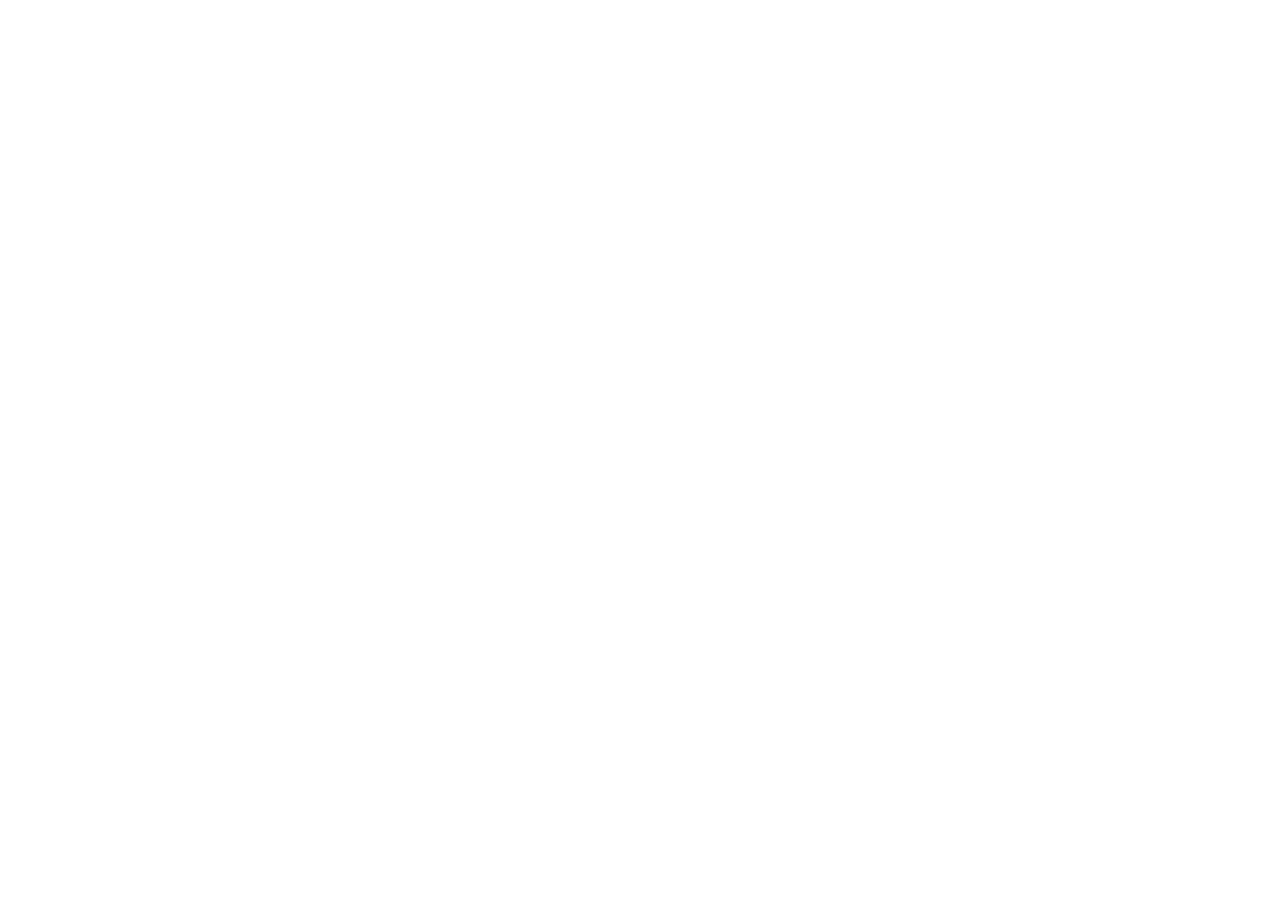
==== index.html @ f198b6b2 "first commit" ====
<!DOCTYPE html>
<html lang="en">
  <head>
    <meta charset="UTF-8" />
    <meta name="viewport" content="width=device-width, initial-scale=1.0" />
    <title>Toboolist</title>
    <!-- *link css -->
    <link rel="stylesheet" href="style.css" />
    <!-- *link css / -->
  </head>
  <body></body>
</html>
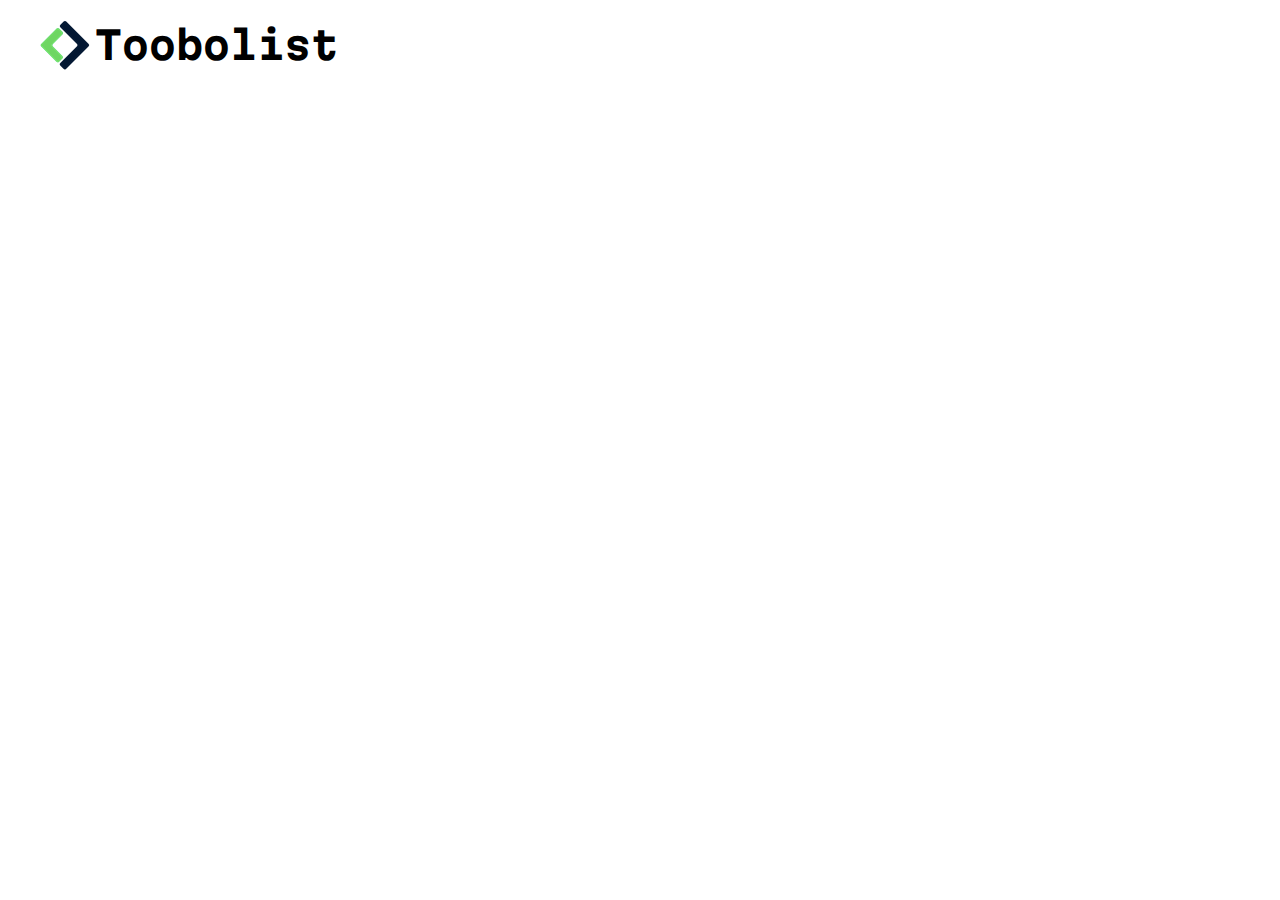
==== commit aef8da6c: "feat: header e google font" ====
--- a/index.html
+++ b/index.html
@@ -4,9 +4,22 @@
     <meta charset="UTF-8" />
     <meta name="viewport" content="width=device-width, initial-scale=1.0" />
     <title>Toboolist</title>
+    <!-- *font title -->
+    <link rel="preconnect" href="https://fonts.googleapis.com" />
+    <link rel="preconnect" href="https://fonts.gstatic.com" crossorigin />
+    <link
+      href="https://fonts.googleapis.com/css2?family=Bricolage+Grotesque&family=Martian+Mono:wght@700&display=swap"
+      rel="stylesheet"
+    />
+    <!-- *font title/ -->
     <!-- *link css -->
     <link rel="stylesheet" href="style.css" />
     <!-- *link css / -->
   </head>
-  <body></body>
+  <body>
+    <header>
+      <img src="img/Logo.png" alt="Logo sito" />
+      <h1 class="title">Toobolist</h1>
+    </header>
+  </body>
 </html>
--- a/style.css
+++ b/style.css
@@ -0,0 +1,30 @@
+/* 
+-----------
+! COMMON
+-----------
+ */
+* {
+  box-sizing: border-box;
+  padding: 0;
+  margin: 0;
+}
+
+/* 
+-----------
+! HEADER
+-----------
+ */
+header {
+  padding-left: 40px;
+  padding-top: 20px;
+  font-size: larger;
+}
+img {
+  vertical-align: middle;
+}
+.title {
+  display: inline-block;
+  vertical-align: middle;
+  font-family: "Bricolage Grotesque", sans-serif;
+  font-family: "Martian Mono", monospace;
+}
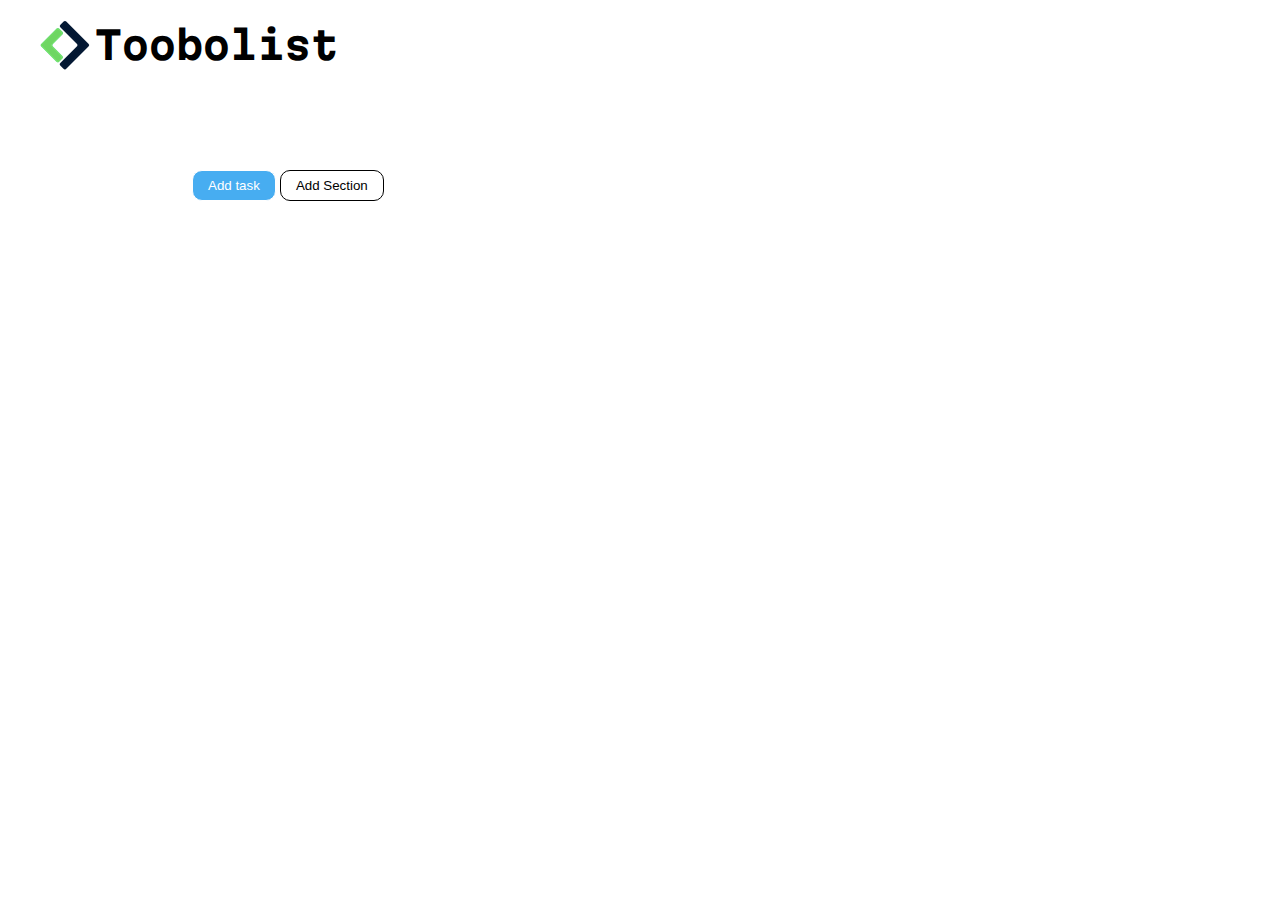
==== commit fa265b36: "feat: container e button" ====
--- a/index.html
+++ b/index.html
@@ -17,9 +17,22 @@
     <!-- *link css / -->
   </head>
   <body>
+    <!-- *titolo del sito -->
     <header>
       <img src="img/Logo.png" alt="Logo sito" />
       <h1 class="title">Toobolist</h1>
     </header>
+    <!-- *titolo del sito /-->
+
+    <!-- *container per centrare il main -->
+    <div class="container">
+      <!-- *corpo principla edella pagina -->
+      <main>
+        <button id="task">Add task</button>
+        <button id="section">Add Section</button>
+      </main>
+      <!-- *corpo principla edella pagina /-->
+    </div>
+    <!-- *container per centrare il main / -->
   </body>
 </html>
--- a/style.css
+++ b/style.css
@@ -7,6 +7,10 @@
   box-sizing: border-box;
   padding: 0;
   margin: 0;
+}
+.container {
+  width: 70%;
+  margin: 0 auto;
 }
 
 /* 
@@ -18,6 +22,7 @@
   padding-left: 40px;
   padding-top: 20px;
   font-size: larger;
+  margin-bottom: 100px;
 }
 img {
   vertical-align: middle;
@@ -28,3 +33,23 @@
   font-family: "Bricolage Grotesque", sans-serif;
   font-family: "Martian Mono", monospace;
 }
+
+/* 
+-----------
+! MAIN
+-----------
+ */
+button {
+  padding: 7px 15px;
+  border-radius: 10px;
+  border: 0.5px solid;
+}
+#task {
+  background-color: rgba(71, 173, 241, 255);
+  color: rgba(255, 255, 255, 255);
+}
+#section {
+  background-color: white;
+  color: 7da8c7;
+  border-color: 7da8c7;
+}
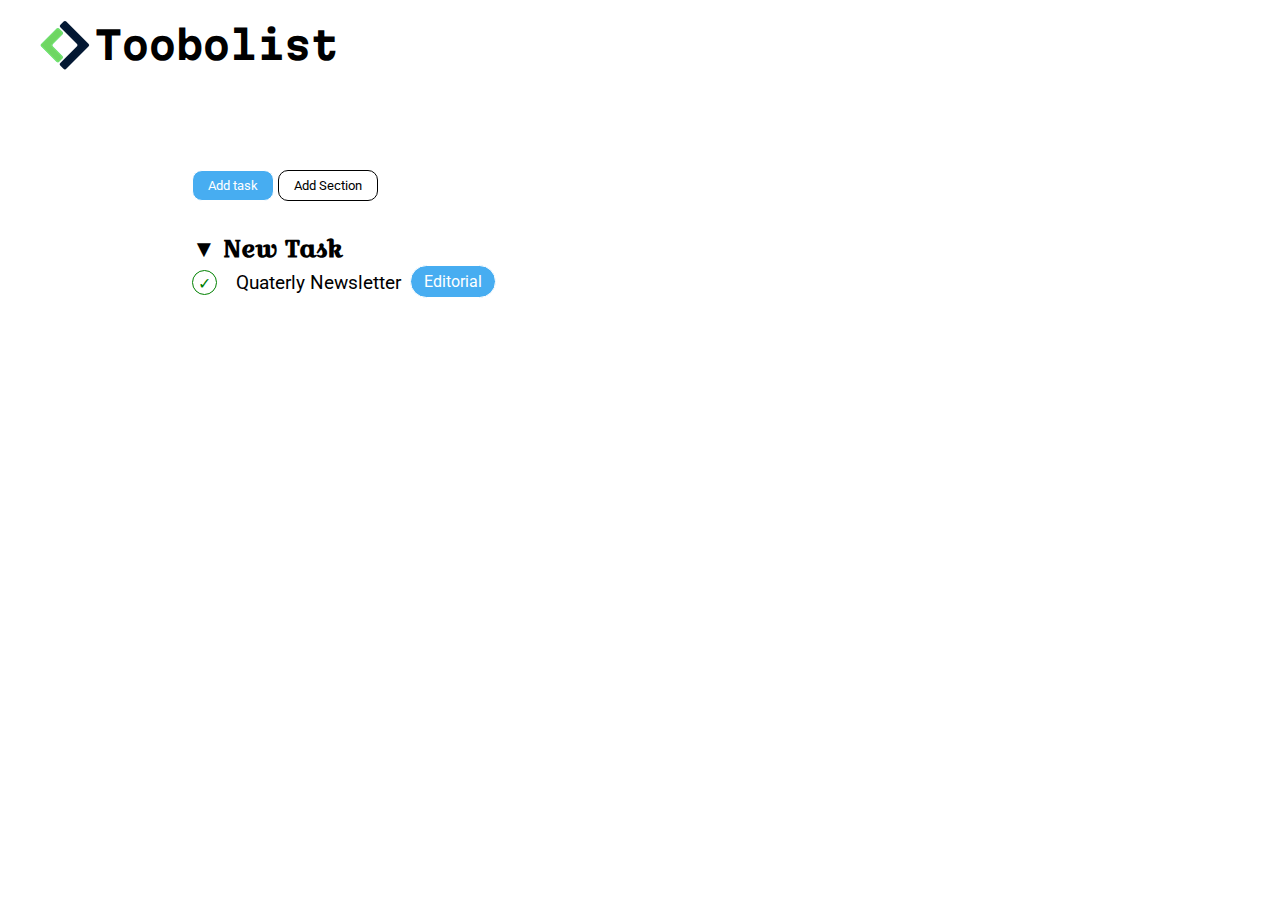
==== commit 5bc23a26: "feat: prima sezione" ====
--- a/index.html
+++ b/index.html
@@ -12,6 +12,25 @@
       rel="stylesheet"
     />
     <!-- *font title/ -->
+
+    <!-- *font sec-title -->
+    <link rel="preconnect" href="https://fonts.googleapis.com" />
+    <link rel="preconnect" href="https://fonts.gstatic.com" crossorigin />
+    <link
+      href="https://fonts.googleapis.com/css2?family=Croissant+One&display=swap"
+      rel="stylesheet"
+    />
+    <!-- *font sec-title /-->
+
+    <!-- *font testo -->
+    <link rel="preconnect" href="https://fonts.googleapis.com" />
+    <link rel="preconnect" href="https://fonts.gstatic.com" crossorigin />
+    <link
+      href="https://fonts.googleapis.com/css2?family=Roboto:wght@500&display=swap"
+      rel="stylesheet"
+    />
+    <!-- *font testo /-->
+
     <!-- *link css -->
     <link rel="stylesheet" href="style.css" />
     <!-- *link css / -->
@@ -28,8 +47,18 @@
     <div class="container">
       <!-- *corpo principla edella pagina -->
       <main>
+        <!-- bottoni -->
         <button id="task">Add task</button>
         <button id="section">Add Section</button>
+        <!-- bottoni/ -->
+        <!-- prima sezione -->
+        <section>
+          <h2 class="sec-title">&#x25BC; New Task</h2>
+          <div class="cerchio green">&check;</div>
+          <span>Quaterly Newsletter</span>
+          <div class="fake-button editorial">Editorial</div>
+        </section>
+        <!-- prima sezione / -->
       </main>
       <!-- *corpo principla edella pagina /-->
     </div>
--- a/style.css
+++ b/style.css
@@ -7,6 +7,7 @@
   box-sizing: border-box;
   padding: 0;
   margin: 0;
+  font-family: "Roboto", sans-serif;
 }
 .container {
   width: 70%;
@@ -53,3 +54,39 @@
   color: 7da8c7;
   border-color: 7da8c7;
 }
+section {
+  margin-top: 30px;
+}
+.sec-title {
+  font-family: "Croissant One", cursive;
+}
+.cerchio {
+  height: 25px;
+  width: 25px;
+  border-radius: 50%;
+  text-align: center;
+  line-height: 25px;
+  border: 0.5px solid;
+  display: inline-block;
+  vertical-align: middle;
+}
+.green {
+  color: green;
+  border-color: green;
+}
+span {
+  font-size: larger;
+  vertical-align: middle;
+  margin-left: 15px;
+  margin-right: 5px;
+}
+.fake-button {
+  display: inline-block;
+  padding: 6px 13px;
+  border-radius: 20px;
+  border: 0.5px solid;
+  color: white;
+}
+.editorial {
+  background-color: rgba(71, 173, 241, 255);
+}
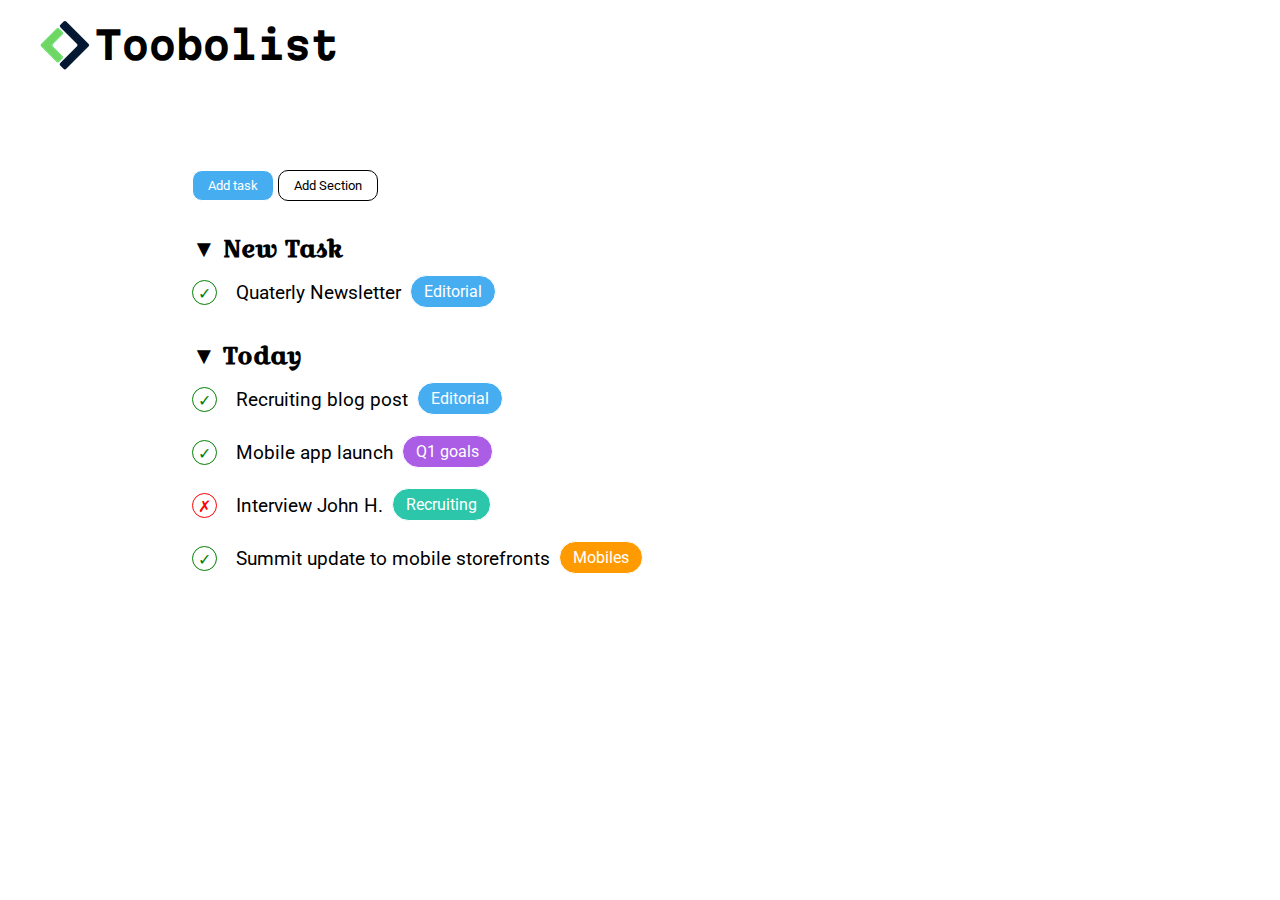
==== commit 08972e49: "feat: seconda sezione con ul" ====
--- a/index.html
+++ b/index.html
@@ -59,6 +59,34 @@
           <div class="fake-button editorial">Editorial</div>
         </section>
         <!-- prima sezione / -->
+
+        <!-- seconda sezione -->
+        <section>
+          <h2 class="sec-title">&#x25BC; Today</h2>
+          <ul>
+            <li>
+              <div class="cerchio green">&check;</div>
+              <span>Recruiting blog post</span>
+              <div class="fake-button editorial">Editorial</div>
+            </li>
+            <li>
+              <div class="cerchio green">&check;</div>
+              <span>Mobile app launch</span>
+              <div class="fake-button q1-goals">Q1 goals</div>
+            </li>
+            <li>
+              <div class="cerchio red">&cross;</div>
+              <span>Interview John H.</span>
+              <div class="fake-button recruiting">Recruiting</div>
+            </li>
+            <li>
+              <div class="cerchio green">&check;</div>
+              <span>Summit update to mobile storefronts</span>
+              <div class="fake-button mobiles">Mobiles</div>
+            </li>
+          </ul>
+        </section>
+        <!-- seconda sezione / -->
       </main>
       <!-- *corpo principla edella pagina /-->
     </div>
--- a/style.css
+++ b/style.css
@@ -12,6 +12,9 @@
 .container {
   width: 70%;
   margin: 0 auto;
+}
+ul {
+  list-style: none;
 }
 
 /* 
@@ -59,6 +62,7 @@
 }
 .sec-title {
   font-family: "Croissant One", cursive;
+  margin-bottom: 10px;
 }
 .cerchio {
   height: 25px;
@@ -73,6 +77,10 @@
 .green {
   color: green;
   border-color: green;
+}
+.red {
+  color: red;
+  border-color: red;
 }
 span {
   font-size: larger;
@@ -90,3 +98,15 @@
 .editorial {
   background-color: rgba(71, 173, 241, 255);
 }
+.q1-goals {
+  background-color: #ab5de6;
+}
+.recruiting {
+  background-color: #2cc6ab;
+}
+.mobiles {
+  background-color: #ff9b00;
+}
+li {
+  margin-bottom: 20px;
+}
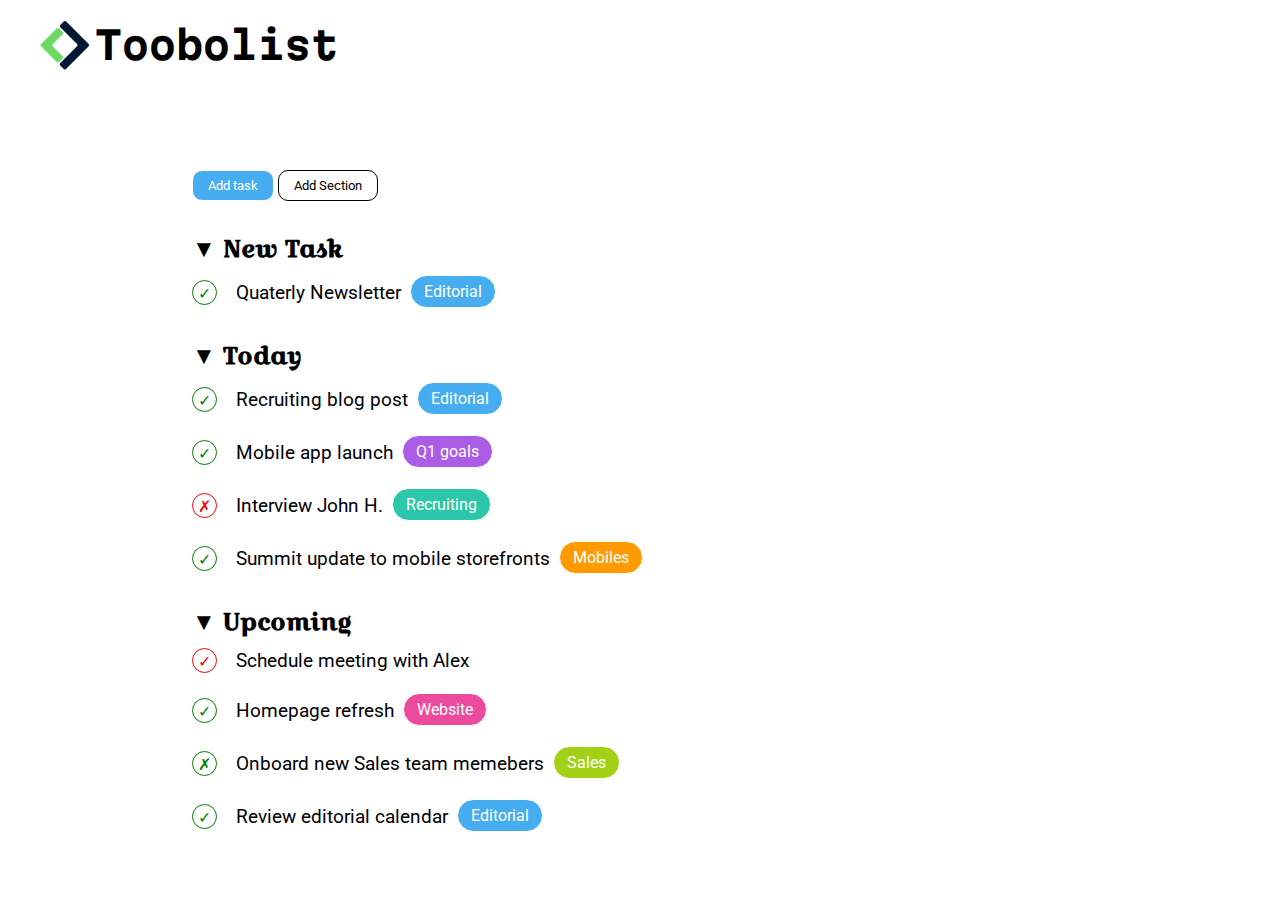
==== commit 2e3a64eb: "feat: terza sezione" ====
--- a/index.html
+++ b/index.html
@@ -87,6 +87,33 @@
           </ul>
         </section>
         <!-- seconda sezione / -->
+
+        <!-- terza sezione -->
+        <section>
+          <h2 class="sec-title">&#x25BC; Upcoming</h2>
+          <ul>
+            <li>
+              <div class="cerchio red">&check;</div>
+              <span>Schedule meeting with Alex</span>
+            </li>
+            <li>
+              <div class="cerchio green">&check;</div>
+              <span>Homepage refresh</span>
+              <div class="fake-button website">Website</div>
+            </li>
+            <li>
+              <div class="cerchio green">&cross;</div>
+              <span>Onboard new Sales team memebers</span>
+              <div class="fake-button sales">Sales</div>
+            </li>
+            <li>
+              <div class="cerchio green">&check;</div>
+              <span>Review editorial calendar</span>
+              <div class="fake-button editorial">Editorial</div>
+            </li>
+          </ul>
+        </section>
+        <!-- terza sezione / -->
       </main>
       <!-- *corpo principla edella pagina /-->
     </div>
--- a/style.css
+++ b/style.css
@@ -107,6 +107,12 @@
 .mobiles {
   background-color: #ff9b00;
 }
+.website {
+  background-color: #ec4a9d;
+}
+.sales {
+  background-color: #a3d116;
+}
 li {
   margin-bottom: 20px;
 }
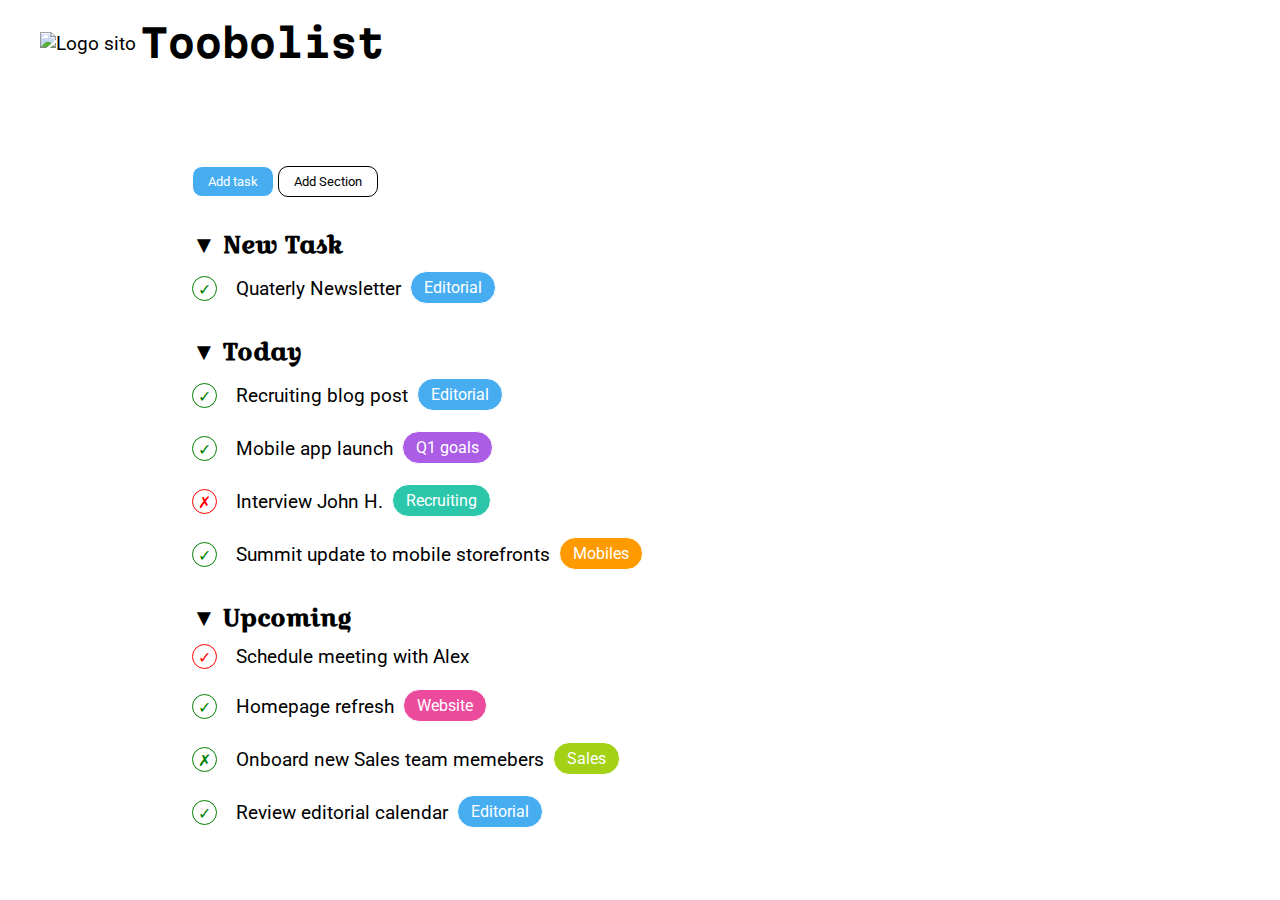
==== commit 7ba2490b: "fix: img con L minuscola" ====
--- a/index.html
+++ b/index.html
@@ -38,7 +38,7 @@
   <body>
     <!-- *titolo del sito -->
     <header>
-      <img src="img/Logo.png" alt="Logo sito" />
+      <img src="img/logo.png" alt="Logo sito" />
       <h1 class="title">Toobolist</h1>
     </header>
     <!-- *titolo del sito /-->
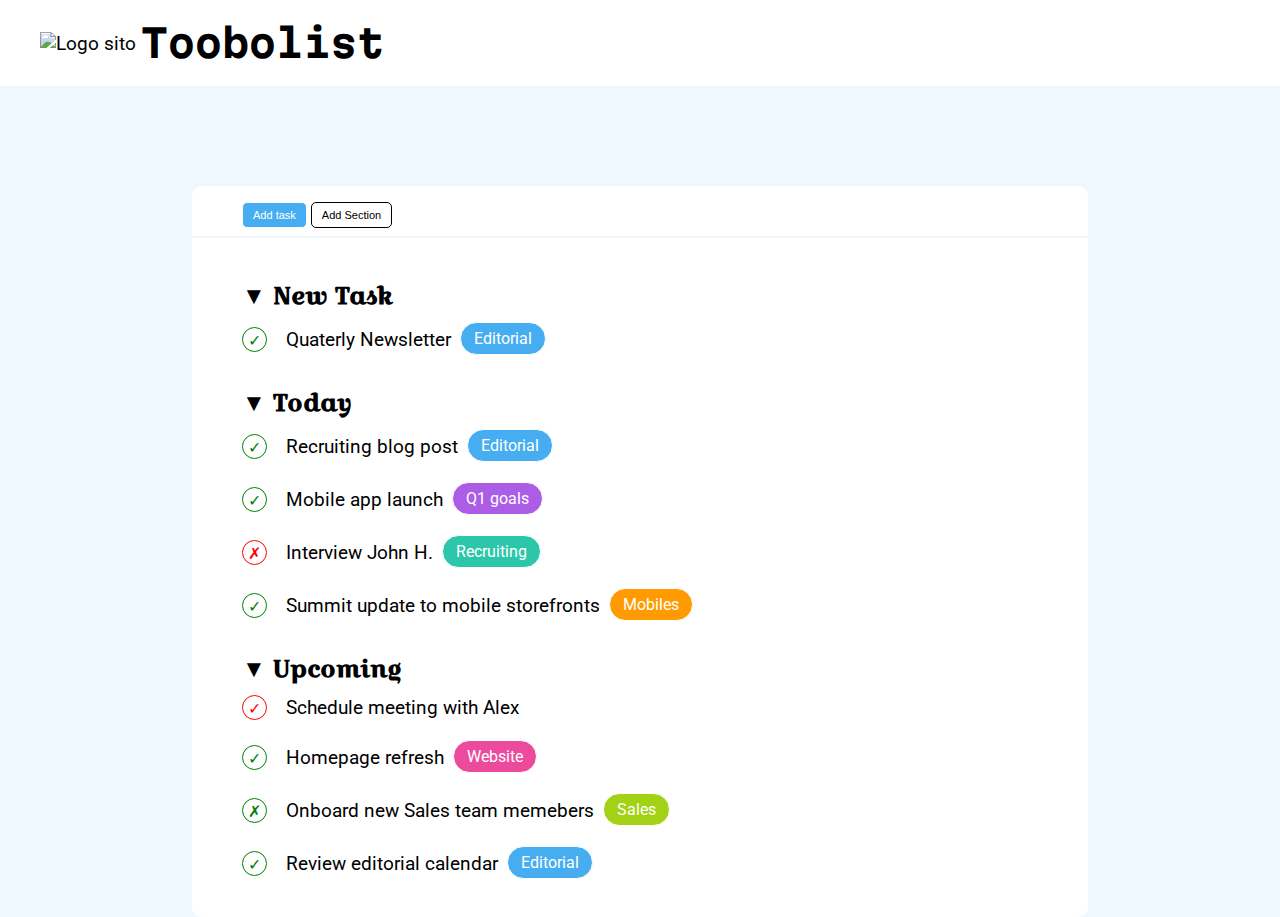
==== commit aea66070: "fix: esercizio corretto" ====
--- a/index.html
+++ b/index.html
@@ -43,80 +43,86 @@
     </header>
     <!-- *titolo del sito /-->
 
-    <!-- *container per centrare il main -->
-    <div class="container">
-      <!-- *corpo principla edella pagina -->
-      <main>
+    <!-- *corpo principla edella pagina -->
+    <main>
+      <div class="container">
+        <!-- *container per centrare il main -->
+
         <!-- bottoni -->
-        <button id="task">Add task</button>
-        <button id="section">Add Section</button>
+        <div class="button-container">
+          <button id="task">Add task</button>
+          <button id="section">Add Section</button>
+        </div>
         <!-- bottoni/ -->
-        <!-- prima sezione -->
-        <section>
-          <h2 class="sec-title">&#x25BC; New Task</h2>
-          <div class="cerchio green">&check;</div>
-          <span>Quaterly Newsletter</span>
-          <div class="fake-button editorial">Editorial</div>
-        </section>
-        <!-- prima sezione / -->
 
-        <!-- seconda sezione -->
-        <section>
-          <h2 class="sec-title">&#x25BC; Today</h2>
-          <ul>
-            <li>
-              <div class="cerchio green">&check;</div>
-              <span>Recruiting blog post</span>
-              <div class="fake-button editorial">Editorial</div>
-            </li>
-            <li>
-              <div class="cerchio green">&check;</div>
-              <span>Mobile app launch</span>
-              <div class="fake-button q1-goals">Q1 goals</div>
-            </li>
-            <li>
-              <div class="cerchio red">&cross;</div>
-              <span>Interview John H.</span>
-              <div class="fake-button recruiting">Recruiting</div>
-            </li>
-            <li>
-              <div class="cerchio green">&check;</div>
-              <span>Summit update to mobile storefronts</span>
-              <div class="fake-button mobiles">Mobiles</div>
-            </li>
-          </ul>
-        </section>
-        <!-- seconda sezione / -->
+        <div class="task-container">
+          <!-- prima sezione -->
+          <section>
+            <h2 class="sec-title">&#x25BC; New Task</h2>
+            <div class="cerchio green">&check;</div>
+            <span>Quaterly Newsletter</span>
+            <div class="fake-button editorial">Editorial</div>
+          </section>
+          <!-- prima sezione / -->
 
-        <!-- terza sezione -->
-        <section>
-          <h2 class="sec-title">&#x25BC; Upcoming</h2>
-          <ul>
-            <li>
-              <div class="cerchio red">&check;</div>
-              <span>Schedule meeting with Alex</span>
-            </li>
-            <li>
-              <div class="cerchio green">&check;</div>
-              <span>Homepage refresh</span>
-              <div class="fake-button website">Website</div>
-            </li>
-            <li>
-              <div class="cerchio green">&cross;</div>
-              <span>Onboard new Sales team memebers</span>
-              <div class="fake-button sales">Sales</div>
-            </li>
-            <li>
-              <div class="cerchio green">&check;</div>
-              <span>Review editorial calendar</span>
-              <div class="fake-button editorial">Editorial</div>
-            </li>
-          </ul>
-        </section>
-        <!-- terza sezione / -->
-      </main>
-      <!-- *corpo principla edella pagina /-->
-    </div>
-    <!-- *container per centrare il main / -->
+          <!-- seconda sezione -->
+          <section>
+            <h2 class="sec-title">&#x25BC; Today</h2>
+            <ul>
+              <li>
+                <div class="cerchio green">&check;</div>
+                <span>Recruiting blog post</span>
+                <div class="fake-button editorial">Editorial</div>
+              </li>
+              <li>
+                <div class="cerchio green">&check;</div>
+                <span>Mobile app launch</span>
+                <div class="fake-button q1-goals">Q1 goals</div>
+              </li>
+              <li>
+                <div class="cerchio red">&cross;</div>
+                <span>Interview John H.</span>
+                <div class="fake-button recruiting">Recruiting</div>
+              </li>
+              <li>
+                <div class="cerchio green">&check;</div>
+                <span>Summit update to mobile storefronts</span>
+                <div class="fake-button mobiles">Mobiles</div>
+              </li>
+            </ul>
+          </section>
+          <!-- seconda sezione / -->
+
+          <!-- terza sezione -->
+          <section>
+            <h2 class="sec-title">&#x25BC; Upcoming</h2>
+            <ul>
+              <li>
+                <div class="cerchio red">&check;</div>
+                <span>Schedule meeting with Alex</span>
+              </li>
+              <li>
+                <div class="cerchio green">&check;</div>
+                <span>Homepage refresh</span>
+                <div class="fake-button website">Website</div>
+              </li>
+              <li>
+                <div class="cerchio green">&cross;</div>
+                <span>Onboard new Sales team memebers</span>
+                <div class="fake-button sales">Sales</div>
+              </li>
+              <li>
+                <div class="cerchio green">&check;</div>
+                <span>Review editorial calendar</span>
+                <div class="fake-button editorial">Editorial</div>
+              </li>
+            </ul>
+          </section>
+          <!-- terza sezione / -->
+        </div>
+        <!-- *corpo principla edella pagina /-->
+      </div>
+    </main>
+    <!-- *corpo principla edella pagina /-->
   </body>
 </html>
--- a/style.css
+++ b/style.css
@@ -1,20 +1,37 @@
+/*
+----------
+! RESET
+---------- 
+ */
+* {
+  box-sizing: border-box;
+  padding: 0;
+  margin: 0;
+}
+
+/*
+---------
+! FONT
+--------- 
+ */
+body {
+  font-family: "Roboto", sans-serif;
+}
+.title {
+  font-family: "Bricolage Grotesque", sans-serif;
+  font-family: "Martian Mono", monospace;
+}
+.sec-title {
+  font-family: "Croissant One", cursive;
+}
+
 /* 
 -----------
 ! COMMON
 -----------
  */
-* {
-  box-sizing: border-box;
-  padding: 0;
-  margin: 0;
-  font-family: "Roboto", sans-serif;
-}
-.container {
-  width: 70%;
-  margin: 0 auto;
-}
-ul {
-  list-style: none;
+body {
+  background-color: aliceblue;
 }
 
 /* 
@@ -23,10 +40,10 @@
 -----------
  */
 header {
-  padding-left: 40px;
-  padding-top: 20px;
+  padding: 20px 40px;
   font-size: larger;
   margin-bottom: 100px;
+  background-color: white;
 }
 img {
   vertical-align: middle;
@@ -34,8 +51,6 @@
 .title {
   display: inline-block;
   vertical-align: middle;
-  font-family: "Bricolage Grotesque", sans-serif;
-  font-family: "Martian Mono", monospace;
 }
 
 /* 
@@ -43,10 +58,28 @@
 ! MAIN
 -----------
  */
+/*
+---------- 
+? BUTTON-CONTAINER
+----------
+ */
+.container {
+  width: 70%;
+  margin: 0 auto;
+  background-color: white;
+  border-radius: 10px;
+}
+.button-container {
+  padding: 16px 50px 8px 50px;
+  border-bottom: 2px solid aliceblue;
+}
 button {
-  padding: 7px 15px;
-  border-radius: 10px;
+  all: none;
+  padding: 6px 10px;
+  border-radius: 5px;
   border: 0.5px solid;
+  font-size: 11px;
+  cursor: pointer;
 }
 #task {
   background-color: rgba(71, 173, 241, 255);
@@ -57,11 +90,19 @@
   color: 7da8c7;
   border-color: 7da8c7;
 }
+
+/* 
+---------
+? TASK-CONTAINER
+---------
+ */
+.task-container {
+  padding: 40px 50px 8px 50px;
+}
 section {
-  margin-top: 30px;
+  margin-bottom: 30px;
 }
 .sec-title {
-  font-family: "Croissant One", cursive;
   margin-bottom: 10px;
 }
 .cerchio {
@@ -87,6 +128,9 @@
   vertical-align: middle;
   margin-left: 15px;
   margin-right: 5px;
+}
+ul {
+  list-style: none;
 }
 .fake-button {
   display: inline-block;
